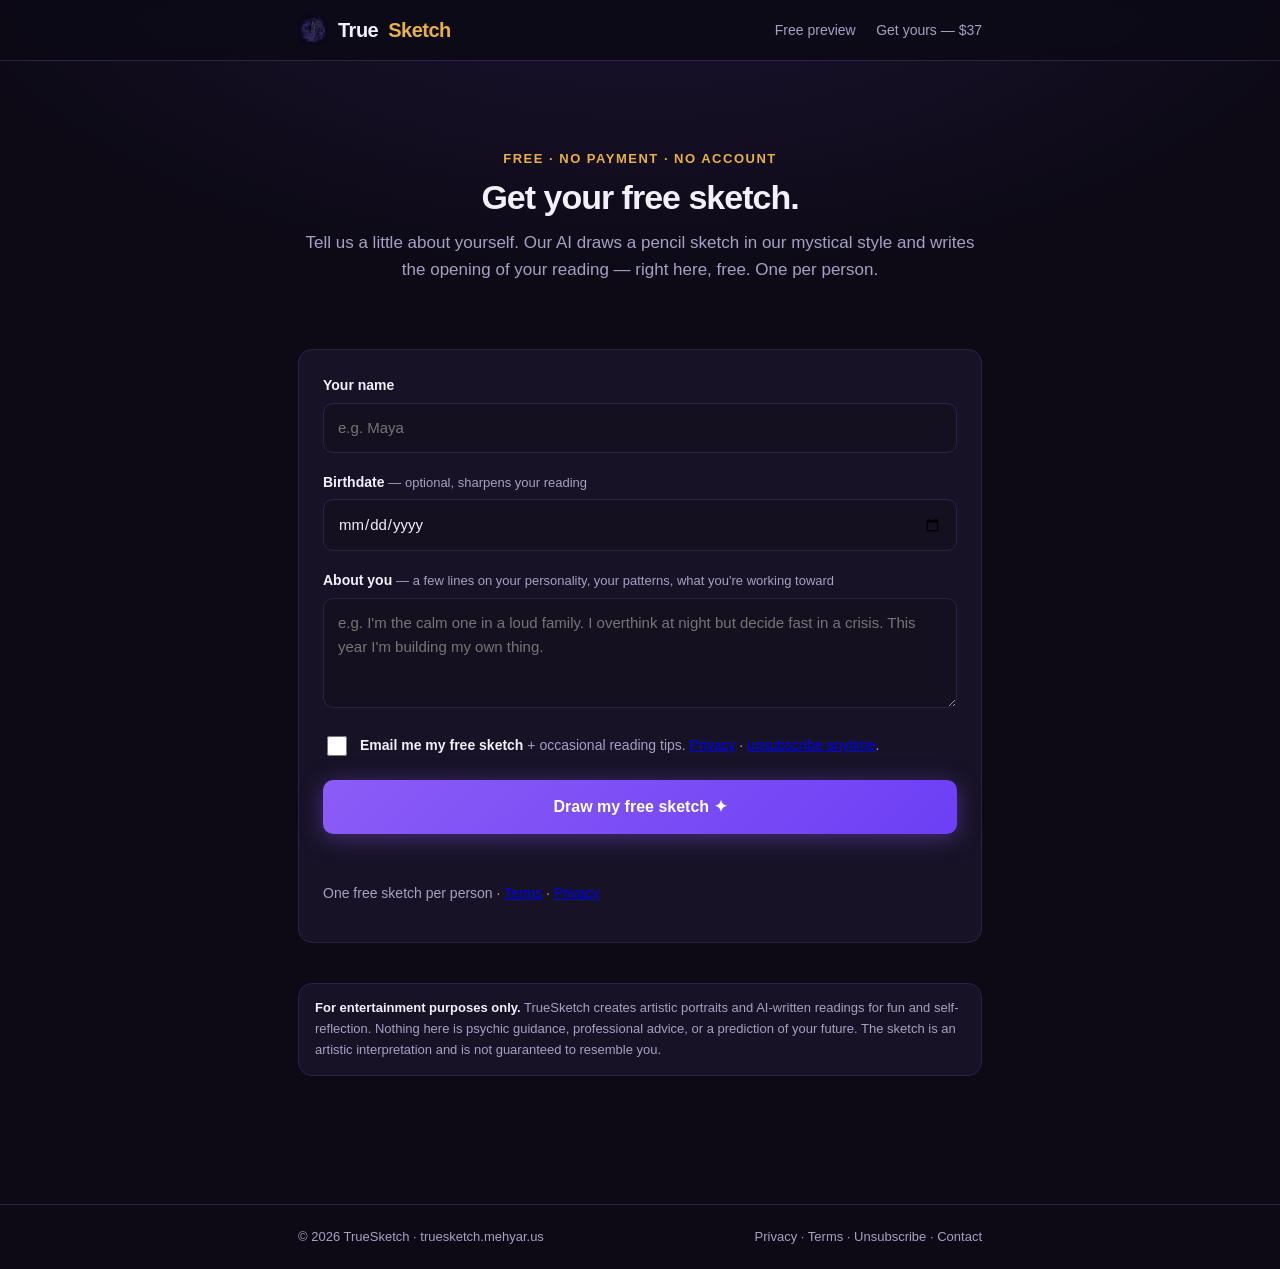
==== free.html @ 83ed525b "TrueSketch product layer: free tier + legal + subscribe (free.html)" ====
<!DOCTYPE html>
<html lang="en">
<head>
<meta charset="utf-8">
<meta name="viewport" content="width=device-width, initial-scale=1, viewport-fit=cover">
<title>TrueSketch — Get your free sketch</title>
<meta name="description" content="One free AI portrait sketch + reading excerpt. No payment, no account — just your story.">
<link rel="manifest" href="manifest.json">
<meta name="theme-color" content="#8b5cf6">
<link rel="icon" href="assets/logo.png">
<link rel="stylesheet" href="styles.css">
<style>
.watermarked { position: relative; overflow: hidden; }
.watermarked .wm-tilt {
  position: absolute; inset: -20%;
  display: flex; flex-wrap: wrap; align-content: space-around; justify-content: center;
  gap: 26px 18px; transform: rotate(-24deg); pointer-events: none;
}
.watermarked .wm-tilt span {
  font-weight: 800; font-size: 26px; letter-spacing: 6px; text-transform: uppercase;
  color: rgba(244,240,250,.34); text-shadow: 0 1px 8px rgba(0,0,0,.55);
  border: 2px solid rgba(244,240,250,.30); border-radius: 8px; padding: 4px 14px;
  white-space: nowrap;
}
.optin-row { display: flex; gap: 10px; align-items: flex-start; margin-top: 4px; }
.optin-row input[type="checkbox"] { width: 20px; height: 20px; margin-top: 2px; accent-color: var(--gold); }
.optin-row label { font-size: 14px; color: var(--muted); font-weight: 400; }
.optin-row label strong { color: var(--text); }
#email-field { display: none; }
#email-field.show { display: block; animation: fade .2s ease; }
@keyframes fade { from { opacity: 0; } to { opacity: 1; } }
.tease-lock { color: var(--muted); font-style: italic; }
.hidden { display: none !important; }
</style>
</head>
<body>

<header class="site-header">
  <div class="inner">
    <a class="brand" href="index.html"><img src="assets/logo.png" alt="TrueSketch">True<span>Sketch</span></a>
    <nav class="nav">
      <a href="teaser.html">Free preview</a>
      <a href="intake.html">Get yours — $37</a>
    </nav>
  </div>
</header>

<main>
  <section class="hero">
    <p class="eyebrow">Free · no payment · no account</p>
    <h1>Get your free sketch.</h1>
    <p class="lede">Tell us a little about yourself. Our AI draws a pencil sketch in our mystical style and writes the opening of your reading — right here, free. One per person.</p>
  </section>

  <!-- ── the form ─────────────────────────────────────────── -->
  <section id="free-form-sec">
    <div class="form-card">
      <form id="free-form" novalidate>
        <div class="field">
          <label for="f-name">Your name</label>
          <input type="text" id="f-name" name="name" maxlength="80" autocomplete="given-name" placeholder="e.g. Maya">
        </div>
        <div class="field">
          <label for="f-birth">Birthdate <span class="hint">— optional, sharpens your reading</span></label>
          <input type="date" id="f-birth" name="birthdate" max="2026-09-15">
        </div>
        <div class="field">
          <label for="f-personality">About you <span class="hint">— a few lines on your personality, your patterns, what you're working toward</span></label>
          <textarea id="f-personality" name="personality" maxlength="600" placeholder="e.g. I'm the calm one in a loud family. I overthink at night but decide fast in a crisis. This year I'm building my own thing."></textarea>
        </div>
        <div class="field">
          <div class="optin-row">
            <input type="checkbox" id="f-optin">
            <label for="f-optin"><strong>Email me my free sketch</strong> + occasional reading tips. <a href="privacy.html">Privacy</a> · <a href="unsubscribe.html">unsubscribe anytime</a>.</label>
          </div>
          <div id="email-field" style="margin-top:12px">
            <input type="email" id="f-email" name="email" autocomplete="email" placeholder="you@example.com">
          </div>
        </div>
        <button class="btn btn-primary btn-block" type="submit" id="free-submit">Draw my free sketch ✦</button>
        <div class="status" id="free-status" role="status"></div>
      </form>
      <p class="hero-proof" style="margin-top:14px">One free sketch per person · <a href="terms.html">Terms</a> · <a href="privacy.html">Privacy</a></p>
    </div>
  </section>

  <!-- ── generating state ─────────────────────────────────── -->
  <section id="free-loading" class="centered hidden">
    <div class="spinner"></div>
    <h2>The artist is working…</h2>
    <p class="lede">Sketching your portrait and writing the opening of your reading. About 30–60 seconds.</p>
  </section>

  <!-- ── result ───────────────────────────────────────────── -->
  <section id="free-result" class="hidden">
    <p class="eyebrow">Your free sketch</p>
    <h2 id="free-title">This is how the AI sees you.</h2>
    <div class="teaser-frame" style="margin-top:18px">
      <div class="watermark-band">Sample — unlock the full portrait for $37</div>
      <div class="watermarked sketch-frame">
        <img id="free-img" alt="Your free TrueSketch portrait sketch">
        <div class="wm-tilt" aria-hidden="true">
          <span>Sample</span><span>Sample</span><span>Sample</span>
          <span>Sample</span><span>Sample</span><span>Sample</span>
          <span>Sample</span><span>Sample</span><span>Sample</span>
        </div>
      </div>
    </div>

    <div style="margin-top:28px">
      <p class="eyebrow">The opening of your reading</p>
      <div class="teaser-frame">
        <div class="teaser-excerpt" id="free-reading"></div>
      </div>
      <p class="tease-lock" style="margin-top:12px">✦ The full reading continues for two pages — your patterns, your momentum, and one gentle nudge about what's ahead.</p>
    </div>

    <div class="price-card" style="margin-top:28px">
      <div class="save">Your free sketch is just the beginning</div>
      <h3>Get the full portrait + 2-page reading</h3>
      <div class="price">$37 <small>one-time</small></div>
      <ul class="includes">
        <li>Print-ready sketch — no watermark</li>
        <li>Full two-page reading written about you</li>
        <li>Private gallery + downloads, forever</li>
        <li>7-day redo-or-refund</li>
      </ul>
      <a class="btn btn-gold btn-block" href="intake.html">Unlock mine — $37</a>
    </div>
  </section>

  <!-- ── already-used state ───────────────────────────────── -->
  <section id="free-blocked" class="centered hidden">
    <p class="eyebrow">One per person</p>
    <h2>You've already used your free sketch.</h2>
    <p class="lede">The free tier is one sketch per person — but your story deserves the full treatment.</p>
    <div class="price-card" style="text-align:center">
      <div class="save">Next step</div>
      <h3>The full TrueSketch Reading</h3>
      <div class="price">$37 <small>one-time</small></div>
      <p>Unwatermarked print-ready sketch + your complete two-page reading, delivered in minutes.</p>
      <a class="btn btn-gold btn-block" href="intake.html">Get your full portrait + reading — $37</a>
    </div>
  </section>

  <section>
    <div class="disclaimer">
      <strong>For entertainment purposes only.</strong> TrueSketch creates artistic portraits and AI-written readings for fun and self-reflection. Nothing here is psychic guidance, professional advice, or a prediction of your future. The sketch is an artistic interpretation and is not guaranteed to resemble you.
    </div>
  </section>
</main>

<footer>
  <div class="inner">
    <span>© 2026 TrueSketch · truesketch.mehyar.us</span>
    <span><a href="privacy.html">Privacy</a> · <a href="terms.html">Terms</a> · <a href="unsubscribe.html">Unsubscribe</a> · <a href="mailto:team@mehyar.us">Contact</a></span>
  </div>
</footer>

<script src="app.js"></script>
<script>
(function () {
  "use strict";
  var form = document.getElementById("free-form");
  var status = document.getElementById("free-status");
  var optin = document.getElementById("f-optin");
  var emailField = document.getElementById("email-field");
  var emailInput = document.getElementById("f-email");
  var submitBtn = document.getElementById("free-submit");

  optin.addEventListener("change", function () {
    emailField.classList.toggle("show", optin.checked);
  });

  function show(id) {
    ["free-form-sec", "free-loading", "free-result", "free-blocked"].forEach(function (s) {
      document.getElementById(s).classList.toggle("hidden", s !== id);
    });
    window.scrollTo({ top: 0, behavior: "smooth" });
  }

  function esc(s) {
    return String(s == null ? "" : s)
      .replace(/&/g, "&amp;").replace(/</g, "&lt;")
      .replace(/>/g, "&gt;").replace(/"/g, "&quot;");
  }

  form.addEventListener("submit", async function (e) {
    e.preventDefault();
    var name = document.getElementById("f-name").value.trim();
    var birthdate = document.getElementById("f-birth").value;
    var personality = document.getElementById("f-personality").value.trim();
    var wantEmail = optin.checked;
    var email = emailInput.value.trim();

    if (!name) { status.className = "status err"; status.textContent = "Tell us your name first."; return; }
    if (personality.length < 20) { status.className = "status err"; status.textContent = "Give us a couple of sentences about you (20+ characters)."; return; }
    if (wantEmail && !/^[^\s@]+@[^\s@]+\.[^\s@]+$/.test(email)) {
      status.className = "status err"; status.textContent = "That email doesn't look right."; return;
    }

    submitBtn.disabled = true;
    status.className = "status busy";
    status.textContent = "Sketching…";
    show("free-loading");

    try {
      var res = await fetch("/api/free-generate", {
        method: "POST",
        headers: { "content-type": "application/json" },
        body: JSON.stringify({ name: name, birthdate: birthdate, personality: personality }),
      });
      var data = await res.json().catch(function () { return null; });

      if (res.status === 403 && data && data.blocked) {
        show("free-blocked");
        return;
      }
      if (!res.ok || !data || !data.ok) {
        throw new Error((data && data.error) || "generation_failed");
      }

      if (wantEmail) {
        fetch("/api/subscribe", {
          method: "POST",
          headers: { "content-type": "application/json" },
          body: JSON.stringify({ email: email, source: "free-tier" }),
        }).catch(function () {});
      }

      document.getElementById("free-title").textContent = data.title || "This is how the AI sees you.";
      document.getElementById("free-img").src = data.sketch;
      var rh = data.paragraphs.map(function (p) { return "<p>" + esc(p) + "</p>"; }).join("");
      rh += '<div class="byline">From your free reading · unlock the full 2 pages for $37</div>';
      document.getElementById("free-reading").innerHTML = rh;
      show("free-result");
    } catch (err) {
      show("free-form-sec");
      status.className = "status err";
      status.textContent = "Something went wrong sketching — please try again in a moment.";
    } finally {
      submitBtn.disabled = false;
    }
  });
})();
</script>

</body>
</html>
---- styles.css ----
/* TrueSketch — mystical/premium dark theme, mobile-first, vanilla, no build step. */
:root {
  --bg: #0d0a16;
  --bg-2: #141020;
  --surface: #171226;
  --surface-2: #1e1730;
  --line: #2c2344;
  --text: #f4f0fa;
  --muted: #a99fc4;
  --accent: #8b5cf6;
  --accent-2: #6d3ff5;
  --accent-soft: rgba(139, 92, 246, .14);
  --gold: #e8b04b;
  --gold-soft: rgba(232, 176, 75, .12);
  --ok: #3ecf8e;
  --err: #ff6b6b;
  --radius: 14px;
  --maxw: 720px;
  --font: -apple-system, BlinkMacSystemFont, "Segoe UI", Inter, Roboto, Helvetica, Arial, sans-serif;
  --serif: Georgia, "Times New Roman", serif;
}

* { box-sizing: border-box; }
html { -webkit-text-size-adjust: 100%; }
body {
  margin: 0;
  background: radial-gradient(1200px 600px at 50% -80px, #1d1433 0%, var(--bg) 60%) fixed, var(--bg);
  color: var(--text);
  font-family: var(--font);
  line-height: 1.6;
  font-size: 16px;
}

/* ---------- header ---------- */
.site-header {
  position: sticky; top: 0; z-index: 20;
  background: rgba(13, 10, 22, .92);
  backdrop-filter: blur(8px);
  border-bottom: 1px solid var(--line);
}
.site-header .inner {
  max-width: var(--maxw); margin: 0 auto;
  padding: 14px 18px;
  display: flex; align-items: center; justify-content: space-between;
}
.brand { font-weight: 800; font-size: 20px; letter-spacing: -.5px; color: var(--text); text-decoration: none; display: flex; align-items: center; gap: 10px; }
.brand img { width: 30px; height: 30px; border-radius: 8px; }
.brand span { color: var(--gold); }
.nav a { color: var(--muted); text-decoration: none; font-size: 14px; margin-left: 16px; }
.nav a:hover { color: var(--text); }

/* ---------- layout ---------- */
main { max-width: var(--maxw); margin: 0 auto; padding: 0 18px 72px; }
section { margin-top: 40px; }
.centered { text-align: center; }
h1 { font-size: 34px; line-height: 1.15; letter-spacing: -1px; margin: 0 0 12px; }
h2 { font-size: 24px; letter-spacing: -.5px; margin: 0 0 10px; }
h3 { font-size: 18px; margin: 0 0 8px; }
p.lede { color: var(--muted); font-size: 17px; margin: 0 0 18px; }
.eyebrow { color: var(--gold); font-size: 13px; font-weight: 700; text-transform: uppercase; letter-spacing: 1.5px; margin: 0 0 8px; }
.disclaimer { font-size: 13px; color: var(--muted); border: 1px solid var(--line); border-radius: var(--radius); padding: 14px 16px; background: var(--surface); }
.disclaimer strong { color: var(--text); }

/* ---------- hero ---------- */
.hero { padding: 48px 0 8px; text-align: center; }
.hero .logo-mark { width: 110px; height: 110px; border-radius: 24px; box-shadow: 0 8px 40px rgba(139,92,246,.35); margin-bottom: 18px; }
.hero .actions { display: flex; gap: 12px; flex-wrap: wrap; margin-top: 20px; justify-content: center; }
.hero-proof { margin-top: 16px; color: var(--muted); font-size: 14px; }
.hero-gallery { display: grid; grid-template-columns: 1fr 1fr; gap: 12px; margin-top: 28px; }
.hero-gallery figure { margin: 0; border-radius: var(--radius); overflow: hidden; border: 1px solid var(--line); }
.hero-gallery img { width: 100%; display: block; aspect-ratio: 3/4; object-fit: cover; }
.hero-gallery figcaption { font-size: 12px; color: var(--muted); padding: 8px 10px; background: var(--surface); }

/* ---------- buttons ---------- */
.btn {
  display: inline-block; border: 0; cursor: pointer;
  font: inherit; font-weight: 700; font-size: 16px;
  padding: 14px 22px; border-radius: 10px;
  text-decoration: none; text-align: center;
  transition: transform .06s ease, opacity .15s;
}
.btn:active { transform: scale(.98); }
.btn:disabled { opacity: .55; cursor: wait; }
.btn-primary { background: linear-gradient(135deg, var(--accent), var(--accent-2)); color: #fff; box-shadow: 0 4px 24px rgba(139,92,246,.4); }
.btn-primary:hover { opacity: .92; }
.btn-gold { background: linear-gradient(135deg, #f0c060, #d99a2b); color: #23160a; }
.btn-ghost { background: var(--surface-2); color: var(--text); border: 1px solid var(--line); }
.btn-block { display: block; width: 100%; }

/* ---------- steps ---------- */
.steps { list-style: none; padding: 0; margin: 18px 0 0; display: grid; gap: 12px; counter-reset: step; }
.steps li {
  background: var(--surface); border: 1px solid var(--line);
  border-radius: var(--radius); padding: 16px 16px 16px 56px; position: relative;
  font-size: 15px;
}
.steps li::before {
  counter-increment: step; content: counter(step);
  position: absolute; left: 16px; top: 14px;
  width: 28px; height: 28px; border-radius: 50%;
  background: var(--gold-soft); color: var(--gold);
  font-weight: 800; font-size: 14px;
  display: flex; align-items: center; justify-content: center;
}
.steps li p { margin: 6px 0 0; color: var(--muted); font-size: 14px; }

/* ---------- pricing ---------- */
.price-card {
  background: linear-gradient(180deg, var(--surface-2), var(--surface));
  border: 1px solid var(--gold); border-radius: var(--radius); padding: 26px;
  text-align: center; position: relative;
  box-shadow: 0 8px 44px rgba(232,176,75,.12);
}
.price-card .save { color: var(--gold); font-weight: 700; font-size: 14px; }
.price-card h3 { margin: 4px 0 6px; font-size: 22px; }
.price-card p { color: var(--muted); font-size: 14px; margin: 0 0 14px; }
.price-card .price { font-size: 40px; font-weight: 800; }
.price-card .price small { color: var(--muted); font-weight: 400; font-size: 14px; }
.includes { text-align: left; margin: 18px 0; padding: 0; list-style: none; }
.includes li { padding: 8px 0 8px 30px; position: relative; font-size: 15px; }
.includes li::before { content: "✦"; position: absolute; left: 6px; color: var(--gold); }

/* ---------- faq ---------- */
.faq details { background: var(--surface); border: 1px solid var(--line); border-radius: var(--radius); padding: 14px 16px; margin-bottom: 10px; }
.faq summary { cursor: pointer; font-weight: 700; }
.faq details p { color: var(--muted); font-size: 15px; margin: 10px 0 0; }

/* ---------- teaser ---------- */
.teaser-frame { border: 1px solid var(--line); border-radius: var(--radius); overflow: hidden; background: var(--surface); }
.teaser-frame img { width: 100%; display: block; }
.teaser-excerpt { padding: 20px; font-family: var(--serif); font-size: 17px; color: #e8e2f5; }
.teaser-excerpt .byline { font-family: var(--font); font-size: 13px; color: var(--muted); margin-bottom: 12px; }
.watermark-band { background: var(--gold-soft); color: var(--gold); font-size: 12px; font-weight: 700; text-transform: uppercase; letter-spacing: 1px; padding: 8px; text-align: center; }

/* ---------- forms ---------- */
.form-card { background: var(--surface); border: 1px solid var(--line); border-radius: var(--radius); padding: 24px; margin-top: 18px; }
.field { margin-bottom: 18px; }
.field label { display: block; font-weight: 700; font-size: 14px; margin-bottom: 6px; }
.field .hint { font-weight: 400; color: var(--muted); font-size: 13px; margin-top: 4px; }
.field input[type="text"], .field input[type="email"], .field input[type="date"], .field textarea {
  width: 100%; background: var(--bg-2); border: 1px solid var(--line); border-radius: 10px;
  color: var(--text); font: inherit; font-size: 15px; padding: 12px 14px;
}
.field textarea { min-height: 110px; resize: vertical; }
.field input:focus, .field textarea:focus { outline: none; border-color: var(--accent); }
.field input[type="file"] { font-size: 14px; color: var(--muted); }
.status { margin-top: 14px; font-size: 14px; min-height: 20px; }
.status.ok { color: var(--ok); }
.status.err { color: var(--err); }
.status.busy { color: var(--gold); }

/* ---------- success / gallery ---------- */
.check { font-size: 56px; color: var(--gold); margin-bottom: 8px; }
.spinner { width: 44px; height: 44px; border: 4px solid var(--line); border-top-color: var(--gold); border-radius: 50%; margin: 18px auto; animation: spin 1s linear infinite; }
@keyframes spin { to { transform: rotate(360deg); } }
.token-form { display: flex; gap: 10px; }
.token-form input { flex: 1; background: var(--bg-2); border: 1px solid var(--line); border-radius: 10px; color: var(--text); font: inherit; padding: 12px 14px; }
.reading { font-family: var(--serif); font-size: 17px; line-height: 1.75; color: #e9e4f6; }
.reading h3 { font-family: var(--font); color: var(--gold); font-size: 19px; margin: 28px 0 10px; }
.reading h2 { font-family: var(--font); }
.sketch-frame { border: 1px solid var(--gold); border-radius: var(--radius); overflow: hidden; box-shadow: 0 8px 44px rgba(232,176,75,.15); }
.sketch-frame img { width: 100%; display: block; }
.dl-row { display: flex; gap: 12px; flex-wrap: wrap; margin-top: 20px; }

/* ---------- footer ---------- */
footer { border-top: 1px solid var(--line); margin-top: 56px; }
footer .inner { max-width: var(--maxw); margin: 0 auto; padding: 22px 18px; display: flex; justify-content: space-between; gap: 12px; flex-wrap: wrap; font-size: 13px; color: var(--muted); }
footer a { color: var(--muted); text-decoration: none; }
footer a:hover { color: var(--text); }
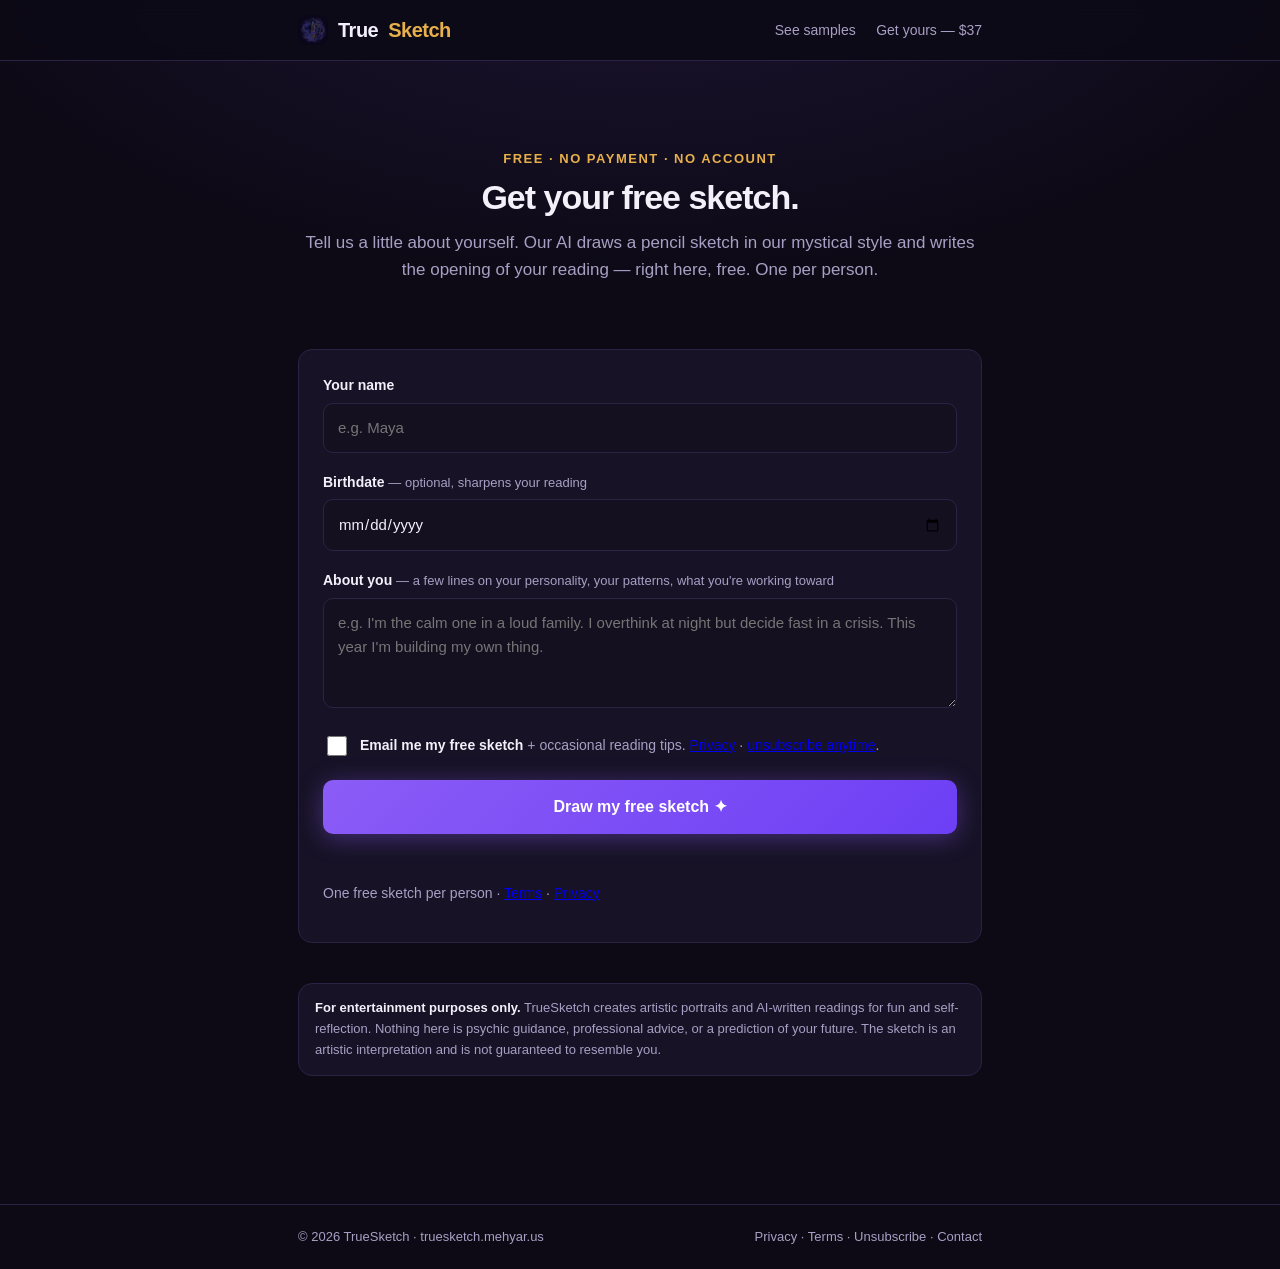
==== commit b4d12422: "Free tier, subscribe/unsubscribe, legal pages, AI fixes" ====
--- a/free.html
+++ b/free.html
@@ -39,7 +39,7 @@
   <div class="inner">
     <a class="brand" href="index.html"><img src="assets/logo.png" alt="TrueSketch">True<span>Sketch</span></a>
     <nav class="nav">
-      <a href="teaser.html">Free preview</a>
+      <a class="nav-secondary" href="teaser.html">See samples</a>
       <a href="intake.html">Get yours — $37</a>
     </nav>
   </div>
--- a/styles.css
+++ b/styles.css
@@ -165,5 +165,17 @@
 /* ---------- footer ---------- */
 footer { border-top: 1px solid var(--line); margin-top: 56px; }
 footer .inner { max-width: var(--maxw); margin: 0 auto; padding: 22px 18px; display: flex; justify-content: space-between; gap: 12px; flex-wrap: wrap; font-size: 13px; color: var(--muted); }
+
+.hidden { display: none !important; }
+
+/* ---------- mobile (iPhone 390px) ---------- */
+@media (max-width: 600px) {
+  .nav .nav-secondary { display: none; }
+  h1 { font-size: 29px; }
+  .hero { padding: 36px 0 4px; }
+}
+@media (max-width: 520px) {
+  .hero-gallery { grid-template-columns: 1fr; }
+}
 footer a { color: var(--muted); text-decoration: none; }
 footer a:hover { color: var(--text); }
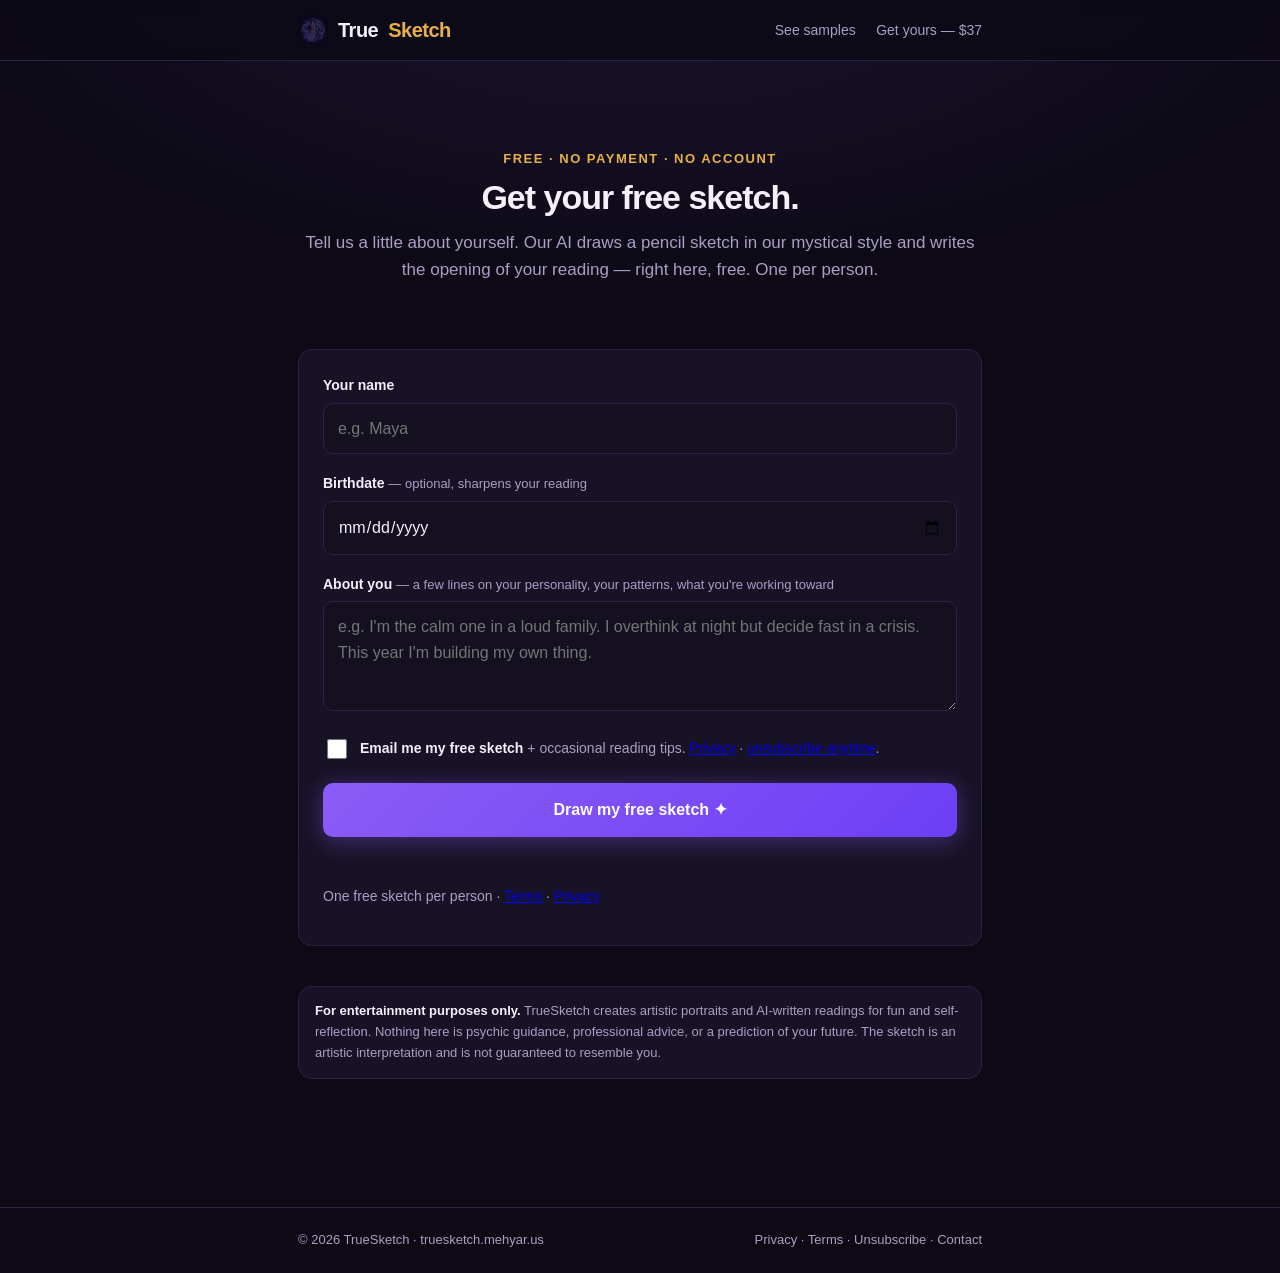
==== commit 674a7a67: "Design pass: 16px form inputs (no iOS zoom), square aspect reserve on free sketch image, dynamic bir" ====
--- a/free.html
+++ b/free.html
@@ -11,6 +11,7 @@
 <link rel="stylesheet" href="styles.css">
 <style>
 .watermarked { position: relative; overflow: hidden; }
+.watermarked img { width: 100%; display: block; aspect-ratio: 1 / 1; object-fit: cover; }
 .watermarked .wm-tilt {
   position: absolute; inset: -20%;
   display: flex; flex-wrap: wrap; align-content: space-around; justify-content: center;
@@ -62,7 +63,7 @@
         </div>
         <div class="field">
           <label for="f-birth">Birthdate <span class="hint">— optional, sharpens your reading</span></label>
-          <input type="date" id="f-birth" name="birthdate" max="2026-09-15">
+          <input type="date" id="f-birth" name="birthdate">
         </div>
         <div class="field">
           <label for="f-personality">About you <span class="hint">— a few lines on your personality, your patterns, what you're working toward</span></label>
@@ -171,6 +172,9 @@
   optin.addEventListener("change", function () {
     emailField.classList.toggle("show", optin.checked);
   });
+  // Birthdate can't be in the future — set the max to today at load time so
+  // the cap never goes stale.
+  document.getElementById("f-birth").max = new Date().toISOString().slice(0, 10);
 
   function show(id) {
     ["free-form-sec", "free-loading", "free-result", "free-blocked"].forEach(function (s) {
--- a/styles.css
+++ b/styles.css
@@ -139,7 +139,7 @@
 .field .hint { font-weight: 400; color: var(--muted); font-size: 13px; margin-top: 4px; }
 .field input[type="text"], .field input[type="email"], .field input[type="date"], .field textarea {
   width: 100%; background: var(--bg-2); border: 1px solid var(--line); border-radius: 10px;
-  color: var(--text); font: inherit; font-size: 15px; padding: 12px 14px;
+  color: var(--text); font: inherit; font-size: 16px; padding: 12px 14px;
 }
 .field textarea { min-height: 110px; resize: vertical; }
 .field input:focus, .field textarea:focus { outline: none; border-color: var(--accent); }
@@ -154,7 +154,7 @@
 .spinner { width: 44px; height: 44px; border: 4px solid var(--line); border-top-color: var(--gold); border-radius: 50%; margin: 18px auto; animation: spin 1s linear infinite; }
 @keyframes spin { to { transform: rotate(360deg); } }
 .token-form { display: flex; gap: 10px; }
-.token-form input { flex: 1; background: var(--bg-2); border: 1px solid var(--line); border-radius: 10px; color: var(--text); font: inherit; padding: 12px 14px; }
+.token-form input { flex: 1; background: var(--bg-2); border: 1px solid var(--line); border-radius: 10px; color: var(--text); font: inherit; font-size: 16px; padding: 12px 14px; }
 .reading { font-family: var(--serif); font-size: 17px; line-height: 1.75; color: #e9e4f6; }
 .reading h3 { font-family: var(--font); color: var(--gold); font-size: 19px; margin: 28px 0 10px; }
 .reading h2 { font-family: var(--font); }
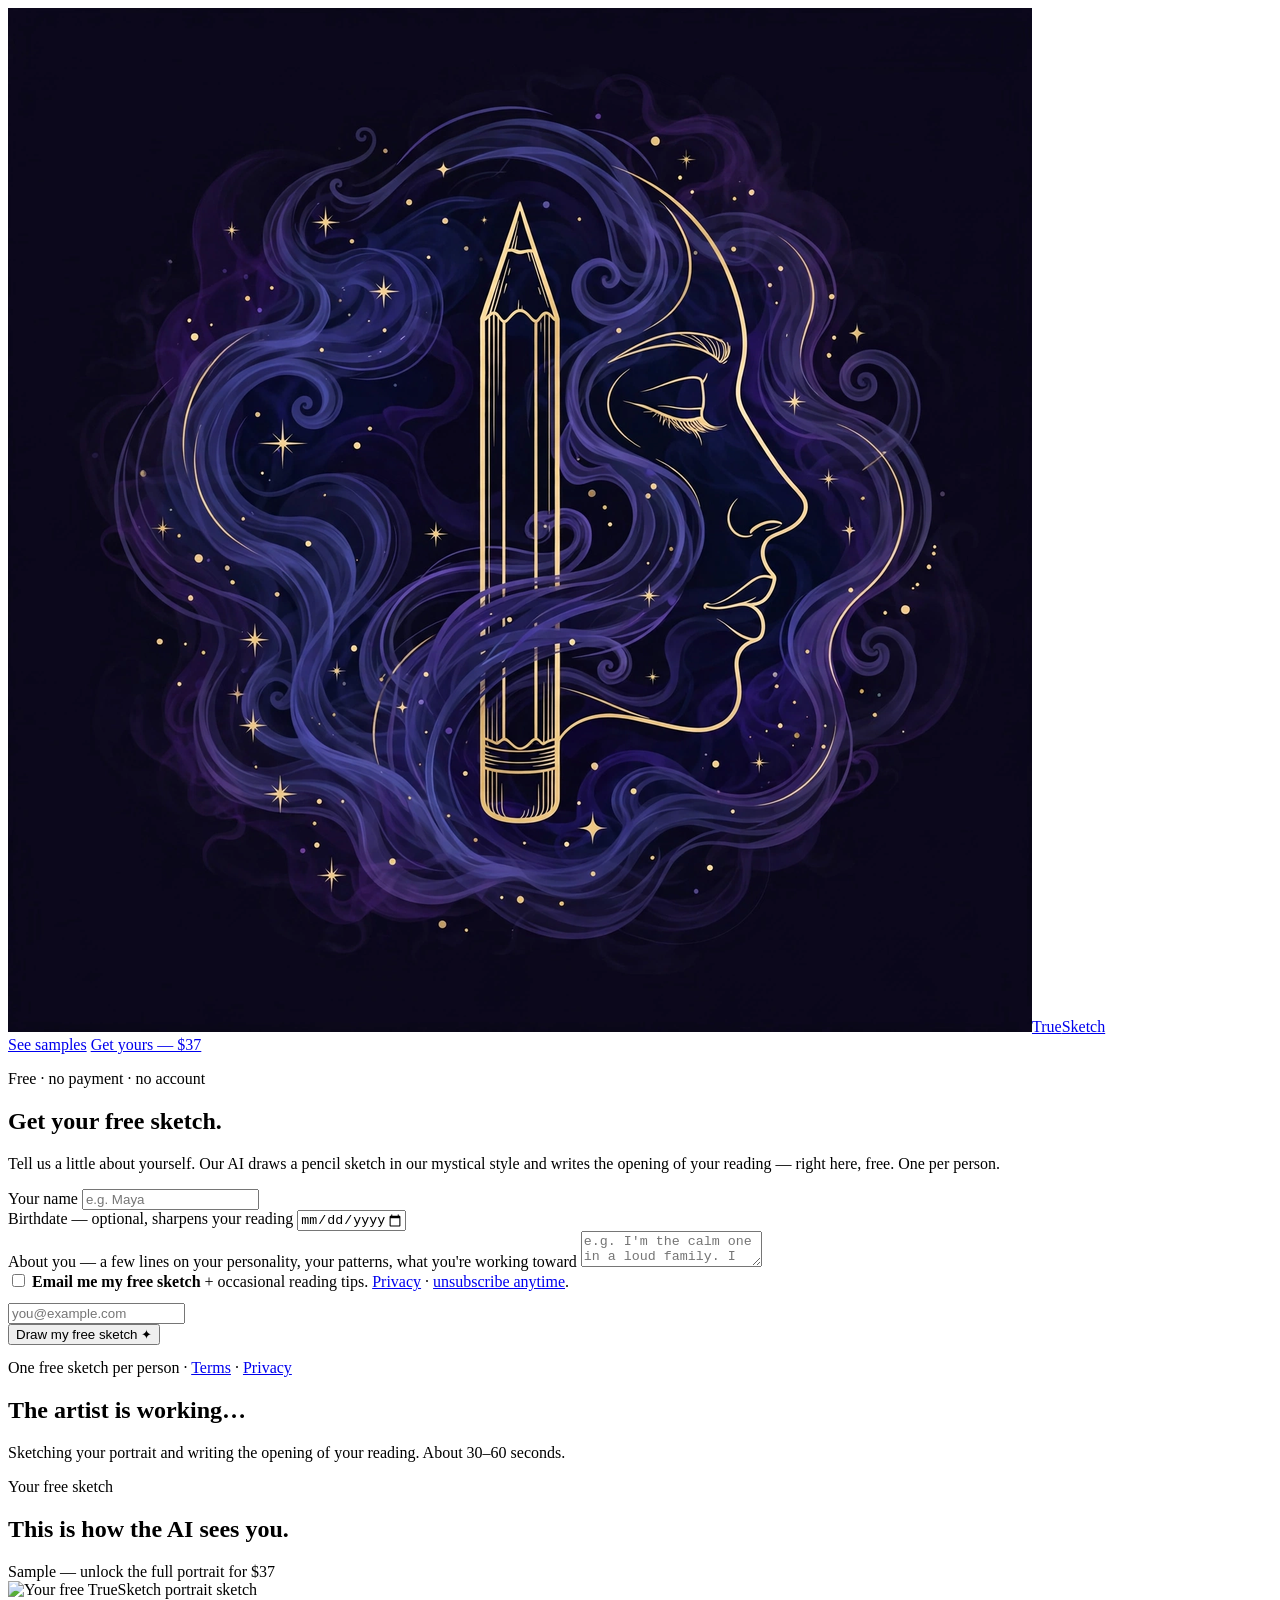
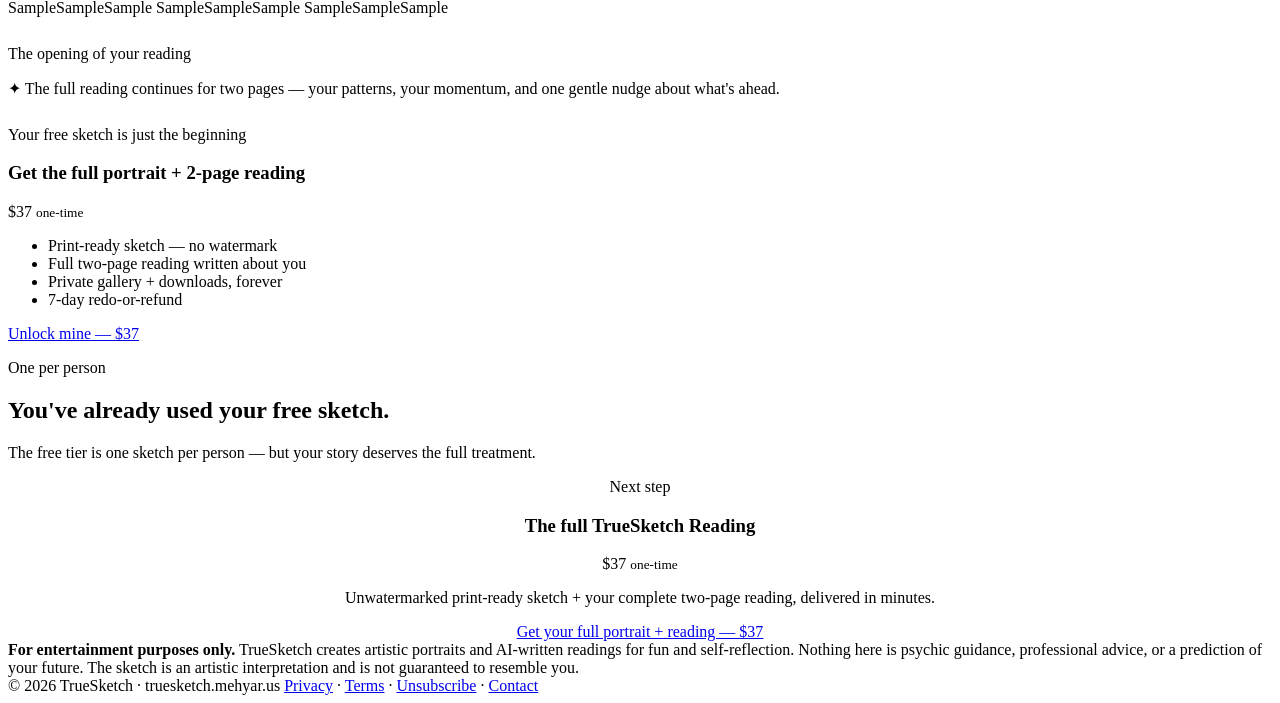
==== commit 86c1a8fc: "SEO pass: full head rewrites (title/desc/OG/Twitter/canonical/JSON-LD), tracking markers, sitemap+ro" ====
--- a/free.html
+++ b/free.html
@@ -2,37 +2,22 @@
 <html lang="en">
 <head>
 <meta charset="utf-8">
+<!-- TRACKING:GA4-GTM -->
 <meta name="viewport" content="width=device-width, initial-scale=1, viewport-fit=cover">
-<title>TrueSketch — Get your free sketch</title>
-<meta name="description" content="One free AI portrait sketch + reading excerpt. No payment, no account — just your story.">
-<link rel="manifest" href="manifest.json">
-<meta name="theme-color" content="#8b5cf6">
-<link rel="icon" href="assets/logo.png">
-<link rel="stylesheet" href="styles.css">
-<style>
-.watermarked { position: relative; overflow: hidden; }
-.watermarked img { width: 100%; display: block; aspect-ratio: 1 / 1; object-fit: cover; }
-.watermarked .wm-tilt {
-  position: absolute; inset: -20%;
-  display: flex; flex-wrap: wrap; align-content: space-around; justify-content: center;
-  gap: 26px 18px; transform: rotate(-24deg); pointer-events: none;
-}
-.watermarked .wm-tilt span {
-  font-weight: 800; font-size: 26px; letter-spacing: 6px; text-transform: uppercase;
-  color: rgba(244,240,250,.34); text-shadow: 0 1px 8px rgba(0,0,0,.55);
-  border: 2px solid rgba(244,240,250,.30); border-radius: 8px; padding: 4px 14px;
-  white-space: nowrap;
-}
-.optin-row { display: flex; gap: 10px; align-items: flex-start; margin-top: 4px; }
-.optin-row input[type="checkbox"] { width: 20px; height: 20px; margin-top: 2px; accent-color: var(--gold); }
-.optin-row label { font-size: 14px; color: var(--muted); font-weight: 400; }
-.optin-row label strong { color: var(--text); }
-#email-field { display: none; }
-#email-field.show { display: block; animation: fade .2s ease; }
-@keyframes fade { from { opacity: 0; } to { opacity: 1; } }
-.tease-lock { color: var(--muted); font-style: italic; }
-.hidden { display: none !important; }
-</style>
+<title>TrueSketch — Free sketch & reading preview, no payment</title>
+<meta name="description" content="Get your free sketch: our AI draws a pencil portrait in our mystical style and writes the opening of your reading — right here, free. One per person.">
+<link rel="canonical" href="https://truesketch.mehyar.us/free">
+<meta property="og:type" content="website">
+<meta property="og:title" content="TrueSketch — Free sketch & reading preview, no payment">
+<meta property="og:description" content="Get your free sketch: our AI draws a pencil portrait in our mystical style and writes the opening of your reading — right here, free. One per person.">
+<meta property="og:url" content="https://truesketch.mehyar.us/free">
+<meta property="og:image" content="https://truesketch.mehyar.us/assets/truesketch-logo.png">
+<meta property="og:image:alt" content="TrueSketch brand tile">
+<meta name="twitter:card" content="summary_large_image">
+<meta name="twitter:title" content="TrueSketch — Free sketch & reading preview, no payment">
+<meta name="twitter:description" content="Get your free sketch: our AI draws a pencil portrait in our mystical style and writes the opening of your reading — right here, free. One per person.">
+<meta name="twitter:image" content="https://truesketch.mehyar.us/assets/truesketch-logo.png">
+<script type="application/ld+json">{"@context":"https://schema.org","@type":"Product","name":"TrueSketch Reading","url":"https://truesketch.mehyar.us/","description":"Personalized AI portrait sketch plus a two-page AI-written reading, delivered to your email and a private gallery link.","brand":{"@type":"Brand","name":"TrueSketch"},"offers":{"@type":"Offer","price":"37.00","priceCurrency":"USD","availability":"https://schema.org/OnlineOnly"}}</script>
 </head>
 <body>
 
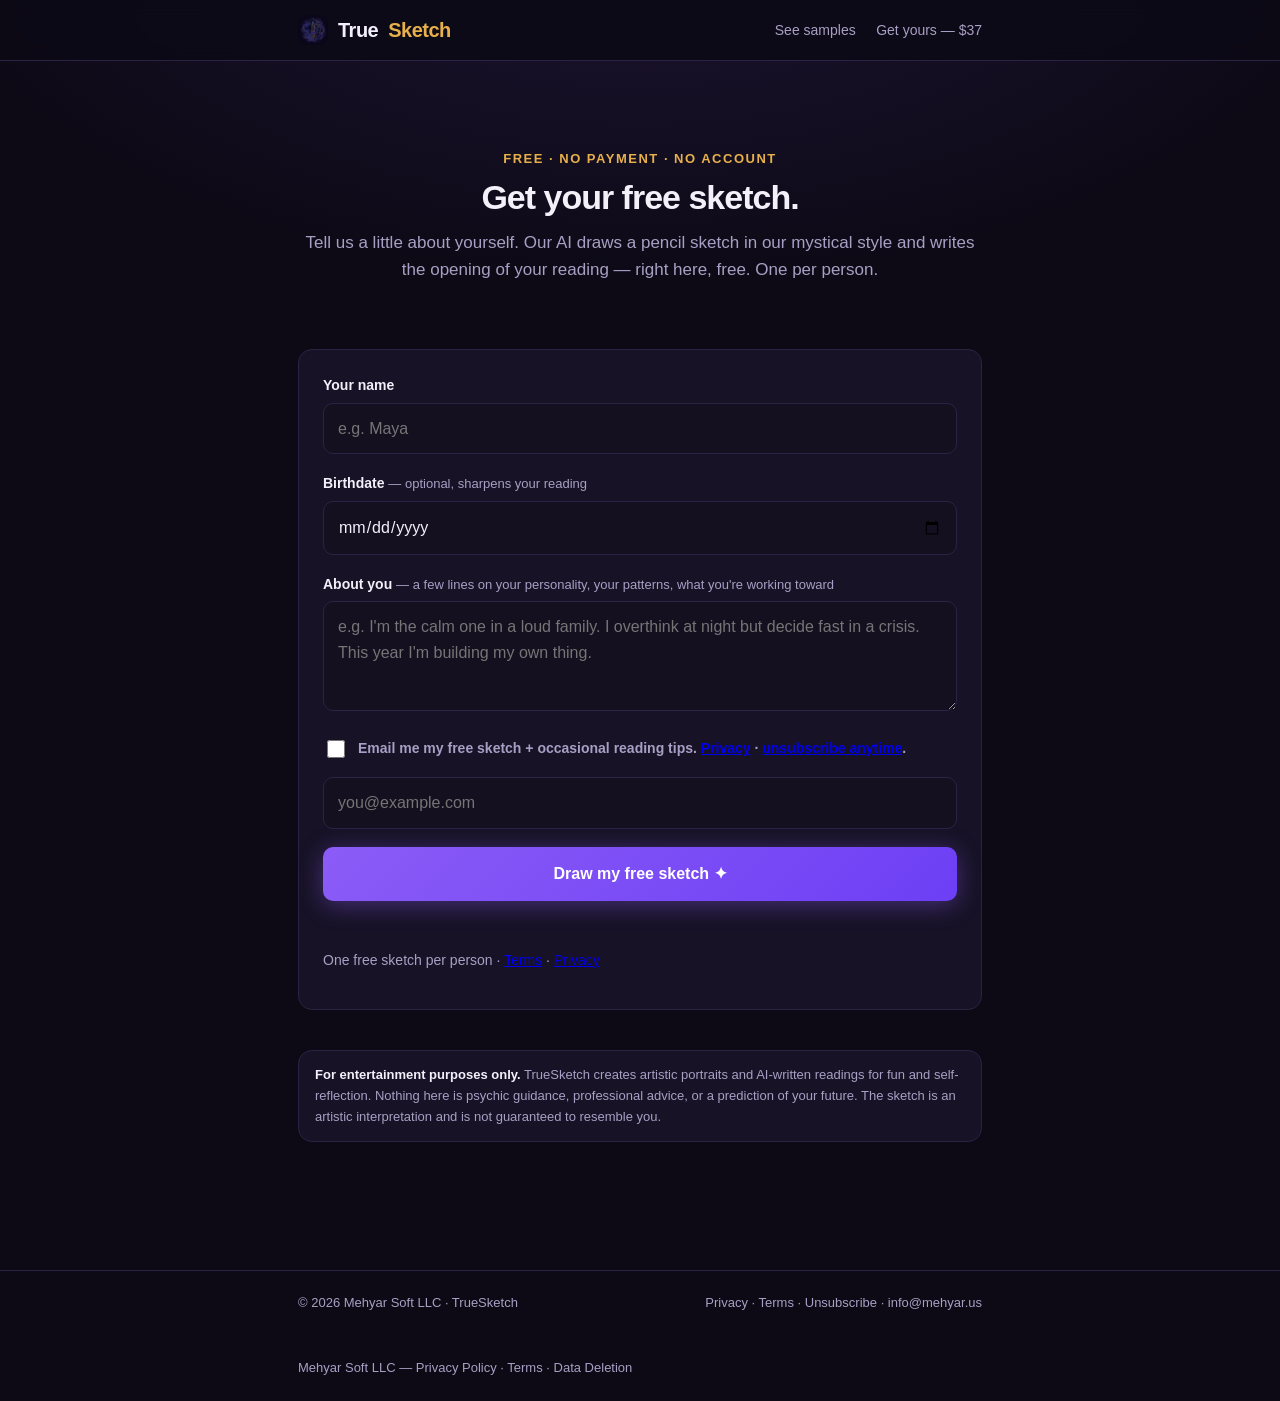
==== commit c3cab78f: "Snapshot of local tracking-sync branch (tree of local HEAD incl. sweep commit 396bedb) — Mayor's com" ====
--- a/free.html
+++ b/free.html
@@ -3,6 +3,13 @@
 <head>
 <meta charset="utf-8">
 <!-- TRACKING:GA4-GTM -->
+<!-- Google Tag Manager -->
+<script>(function(w,d,s,l,i){w[l]=w[l]||[];w[l].push({'gtm.start':new Date().getTime(),event:'gtm.js'});var f=d.getElementsByTagName(s)[0],j=d.createElement(s),dl=l!='dataLayer'?'&l='+l:'';j.async=true;j.src='https://www.googletagmanager.com/gtm.js?id='+i+dl;f.parentNode.insertBefore(j,f);})(window,document,'script','dataLayer','GTM-PZLMLZ5C');</script>
+<!-- End Google Tag Manager -->
+<!-- Google Analytics 4 -->
+<script async src="https://www.googletagmanager.com/gtag/js?id=G-L7YW1R4QLB"></script>
+<script>window.dataLayer=window.dataLayer||[];function gtag(){dataLayer.push(arguments);}gtag('js',new Date());gtag('config','G-L7YW1R4QLB');</script>
+<!-- End Google Analytics 4 -->
 <meta name="viewport" content="width=device-width, initial-scale=1, viewport-fit=cover">
 <title>TrueSketch — Free sketch & reading preview, no payment</title>
 <meta name="description" content="Get your free sketch: our AI draws a pencil portrait in our mystical style and writes the opening of your reading — right here, free. One per person.">
@@ -18,8 +25,12 @@
 <meta name="twitter:description" content="Get your free sketch: our AI draws a pencil portrait in our mystical style and writes the opening of your reading — right here, free. One per person.">
 <meta name="twitter:image" content="https://truesketch.mehyar.us/assets/truesketch-logo.png">
 <script type="application/ld+json">{"@context":"https://schema.org","@type":"Product","name":"TrueSketch Reading","url":"https://truesketch.mehyar.us/","description":"Personalized AI portrait sketch plus a two-page AI-written reading, delivered to your email and a private gallery link.","brand":{"@type":"Brand","name":"TrueSketch"},"offers":{"@type":"Offer","price":"37.00","priceCurrency":"USD","availability":"https://schema.org/OnlineOnly"}}</script>
+<link rel="stylesheet" href="/styles.css">
 </head>
 <body>
+<!-- Google Tag Manager (noscript) -->
+<noscript><iframe src="https://www.googletagmanager.com/ns.html?id=GTM-PZLMLZ5C" height="0" width="0" style="display:none;visibility:hidden"></iframe></noscript>
+<!-- End Google Tag Manager (noscript) -->
 
 <header class="site-header">
   <div class="inner">
@@ -138,8 +149,11 @@
 
 <footer>
   <div class="inner">
-    <span>© 2026 TrueSketch · truesketch.mehyar.us</span>
-    <span><a href="privacy.html">Privacy</a> · <a href="terms.html">Terms</a> · <a href="unsubscribe.html">Unsubscribe</a> · <a href="mailto:team@mehyar.us">Contact</a></span>
+    <span>© 2026 Mehyar Soft LLC · TrueSketch</span>
+    <span><a href="privacy.html">Privacy</a> · <a href="terms.html">Terms</a> · <a href="unsubscribe.html">Unsubscribe</a> · <a href="mailto:info@mehyar.us">info@mehyar.us</a></span>
+  </div>
+  <div class="inner legal-links">
+    <span>Mehyar Soft LLC — <a href="https://mehyar.us/privacy-policy/">Privacy Policy</a> · <a href="https://mehyar.us/terms/">Terms</a> · <a href="https://mehyar.us/data-deletion/">Data Deletion</a></span>
   </div>
 </footer>
 
--- a/styles.css
+++ b/styles.css
@@ -0,0 +1,193 @@
+/* TrueSketch — mystical/premium dark theme, mobile-first, vanilla, no build step. */
+:root {
+  --bg: #0d0a16;
+  --bg-2: #141020;
+  --surface: #171226;
+  --surface-2: #1e1730;
+  --line: #2c2344;
+  --text: #f4f0fa;
+  --muted: #a99fc4;
+  --accent: #8b5cf6;
+  --accent-2: #6d3ff5;
+  --accent-soft: rgba(139, 92, 246, .14);
+  --gold: #e8b04b;
+  --gold-soft: rgba(232, 176, 75, .12);
+  --ok: #3ecf8e;
+  --err: #ff6b6b;
+  --radius: 14px;
+  --maxw: 720px;
+  --font: -apple-system, BlinkMacSystemFont, "Segoe UI", Inter, Roboto, Helvetica, Arial, sans-serif;
+  --serif: Georgia, "Times New Roman", serif;
+}
+
+* { box-sizing: border-box; }
+html { -webkit-text-size-adjust: 100%; }
+body {
+  margin: 0;
+  background: radial-gradient(1200px 600px at 50% -80px, #1d1433 0%, var(--bg) 60%) fixed, var(--bg);
+  color: var(--text);
+  font-family: var(--font);
+  line-height: 1.6;
+  font-size: 16px;
+}
+
+/* ---------- header ---------- */
+.site-header {
+  position: sticky; top: 0; z-index: 20;
+  background: rgba(13, 10, 22, .92);
+  backdrop-filter: blur(8px);
+  border-bottom: 1px solid var(--line);
+}
+.site-header .inner {
+  max-width: var(--maxw); margin: 0 auto;
+  padding: 14px 18px;
+  display: flex; align-items: center; justify-content: space-between;
+}
+.brand { font-weight: 800; font-size: 20px; letter-spacing: -.5px; color: var(--text); text-decoration: none; display: flex; align-items: center; gap: 10px; }
+.brand img { width: 30px; height: 30px; border-radius: 8px; }
+.brand span { color: var(--gold); }
+.nav a { color: var(--muted); text-decoration: none; font-size: 14px; margin-left: 16px; }
+.nav a:hover { color: var(--text); }
+
+/* ---------- layout ---------- */
+main { max-width: var(--maxw); margin: 0 auto; padding: 0 18px 72px; }
+section { margin-top: 40px; }
+.centered { text-align: center; }
+h1 { font-size: 34px; line-height: 1.15; letter-spacing: -1px; margin: 0 0 12px; }
+h2 { font-size: 24px; letter-spacing: -.5px; margin: 0 0 10px; }
+h3 { font-size: 18px; margin: 0 0 8px; }
+p.lede { color: var(--muted); font-size: 17px; margin: 0 0 18px; }
+.eyebrow { color: var(--gold); font-size: 13px; font-weight: 700; text-transform: uppercase; letter-spacing: 1.5px; margin: 0 0 8px; }
+.disclaimer { font-size: 13px; color: var(--muted); border: 1px solid var(--line); border-radius: var(--radius); padding: 14px 16px; background: var(--surface); }
+.disclaimer strong { color: var(--text); }
+
+/* ---------- hero ---------- */
+.hero { padding: 48px 0 8px; text-align: center; }
+.hero .logo-mark { width: 110px; height: 110px; border-radius: 24px; box-shadow: 0 8px 40px rgba(139,92,246,.35); margin-bottom: 18px; }
+.hero .actions { display: flex; gap: 12px; flex-wrap: wrap; margin-top: 20px; justify-content: center; }
+.hero-proof { margin-top: 16px; color: var(--muted); font-size: 14px; }
+.hero-gallery { display: grid; grid-template-columns: 1fr 1fr; gap: 12px; margin-top: 28px; }
+.hero-gallery figure { margin: 0; border-radius: var(--radius); overflow: hidden; border: 1px solid var(--line); }
+.hero-gallery img { width: 100%; display: block; aspect-ratio: 3/4; object-fit: cover; }
+.hero-gallery figcaption { font-size: 12px; color: var(--muted); padding: 8px 10px; background: var(--surface); }
+
+/* ---------- buttons ---------- */
+.btn {
+  display: inline-block; border: 0; cursor: pointer;
+  font: inherit; font-weight: 700; font-size: 16px;
+  padding: 14px 22px; border-radius: 10px;
+  text-decoration: none; text-align: center;
+  transition: transform .06s ease, opacity .15s;
+}
+.btn:active { transform: scale(.98); }
+.btn:disabled { opacity: .55; cursor: wait; }
+.btn-primary { background: linear-gradient(135deg, var(--accent), var(--accent-2)); color: #fff; box-shadow: 0 4px 24px rgba(139,92,246,.4); }
+.btn-primary:hover { opacity: .92; }
+.btn-gold { background: linear-gradient(135deg, #f0c060, #d99a2b); color: #23160a; }
+.btn-ghost { background: var(--surface-2); color: var(--text); border: 1px solid var(--line); }
+.btn-block { display: block; width: 100%; }
+
+/* ---------- steps ---------- */
+.steps { list-style: none; padding: 0; margin: 18px 0 0; display: grid; gap: 12px; counter-reset: step; }
+.steps li {
+  background: var(--surface); border: 1px solid var(--line);
+  border-radius: var(--radius); padding: 16px 16px 16px 56px; position: relative;
+  font-size: 15px;
+}
+.steps li::before {
+  counter-increment: step; content: counter(step);
+  position: absolute; left: 16px; top: 14px;
+  width: 28px; height: 28px; border-radius: 50%;
+  background: var(--gold-soft); color: var(--gold);
+  font-weight: 800; font-size: 14px;
+  display: flex; align-items: center; justify-content: center;
+}
+.steps li p { margin: 6px 0 0; color: var(--muted); font-size: 14px; }
+
+/* ---------- pricing ---------- */
+.price-card {
+  background: linear-gradient(180deg, var(--surface-2), var(--surface));
+  border: 1px solid var(--gold); border-radius: var(--radius); padding: 26px;
+  text-align: center; position: relative;
+  box-shadow: 0 8px 44px rgba(232,176,75,.12);
+}
+.price-card .save { color: var(--gold); font-weight: 700; font-size: 14px; }
+.price-card h3 { margin: 4px 0 6px; font-size: 22px; }
+.price-card p { color: var(--muted); font-size: 14px; margin: 0 0 14px; }
+.price-card .price { font-size: 40px; font-weight: 800; }
+.price-card .price small { color: var(--muted); font-weight: 400; font-size: 14px; }
+.includes { text-align: left; margin: 18px 0; padding: 0; list-style: none; }
+.includes li { padding: 8px 0 8px 30px; position: relative; font-size: 15px; }
+.includes li::before { content: "✦"; position: absolute; left: 6px; color: var(--gold); }
+
+/* ---------- faq ---------- */
+.faq details { background: var(--surface); border: 1px solid var(--line); border-radius: var(--radius); padding: 14px 16px; margin-bottom: 10px; }
+.faq summary { cursor: pointer; font-weight: 700; }
+.faq details p { color: var(--muted); font-size: 15px; margin: 10px 0 0; }
+
+/* ---------- teaser ---------- */
+.teaser-frame { border: 1px solid var(--line); border-radius: var(--radius); overflow: hidden; background: var(--surface); }
+.teaser-frame img { width: 100%; display: block; }
+.teaser-excerpt { padding: 20px; font-family: var(--serif); font-size: 17px; color: #e8e2f5; }
+.teaser-excerpt .byline { font-family: var(--font); font-size: 13px; color: var(--muted); margin-bottom: 12px; }
+.watermark-band { background: var(--gold-soft); color: var(--gold); font-size: 12px; font-weight: 700; text-transform: uppercase; letter-spacing: 1px; padding: 8px; text-align: center; }
+
+/* ---------- forms ---------- */
+.form-card { background: var(--surface); border: 1px solid var(--line); border-radius: var(--radius); padding: 24px; margin-top: 18px; }
+.field { margin-bottom: 18px; }
+.field label { display: block; font-weight: 700; font-size: 14px; margin-bottom: 6px; }
+.field .hint { font-weight: 400; color: var(--muted); font-size: 13px; margin-top: 4px; }
+.field input[type="text"], .field input[type="email"], .field input[type="date"], .field textarea {
+  width: 100%; background: var(--bg-2); border: 1px solid var(--line); border-radius: 10px;
+  color: var(--text); font: inherit; font-size: 16px; padding: 12px 14px;
+}
+.field textarea { min-height: 110px; resize: vertical; }
+.field input:focus, .field textarea:focus { outline: none; border-color: var(--accent); }
+.field input[type="file"] { font-size: 14px; color: var(--muted); }
+.status { margin-top: 14px; font-size: 14px; min-height: 20px; }
+.status.ok { color: var(--ok); }
+.status.err { color: var(--err); }
+.status.busy { color: var(--gold); }
+
+/* ---------- success / gallery ---------- */
+.check { font-size: 56px; color: var(--gold); margin-bottom: 8px; }
+.spinner { width: 44px; height: 44px; border: 4px solid var(--line); border-top-color: var(--gold); border-radius: 50%; margin: 18px auto; animation: spin 1s linear infinite; }
+@keyframes spin { to { transform: rotate(360deg); } }
+.token-form { display: flex; gap: 10px; }
+.token-form input { flex: 1; background: var(--bg-2); border: 1px solid var(--line); border-radius: 10px; color: var(--text); font: inherit; font-size: 16px; padding: 12px 14px; }
+.reading { font-family: var(--serif); font-size: 17px; line-height: 1.75; color: #e9e4f6; }
+.reading h3 { font-family: var(--font); color: var(--gold); font-size: 19px; margin: 28px 0 10px; }
+.reading h2 { font-family: var(--font); }
+.sketch-frame { border: 1px solid var(--gold); border-radius: var(--radius); overflow: hidden; box-shadow: 0 8px 44px rgba(232,176,75,.15); }
+.sketch-frame img { width: 100%; display: block; }
+.dl-row { display: flex; gap: 12px; flex-wrap: wrap; margin-top: 20px; }
+
+/* ---------- footer ---------- */
+footer { border-top: 1px solid var(--line); margin-top: 56px; }
+footer .inner { max-width: var(--maxw); margin: 0 auto; padding: 22px 18px; display: flex; justify-content: space-between; gap: 12px; flex-wrap: wrap; font-size: 13px; color: var(--muted); }
+
+.hidden { display: none !important; }
+
+/* ---------- mobile (iPhone 390px) ---------- */
+@media (max-width: 600px) {
+  .nav .nav-secondary { display: none; }
+  h1 { font-size: 29px; }
+  .hero { padding: 36px 0 4px; }
+}
+@media (max-width: 520px) {
+  .hero-gallery { grid-template-columns: 1fr; }
+}
+footer a { color: var(--muted); text-decoration: none; }
+footer a:hover { color: var(--text); }
+
+/* ---------- restored 2026-10-08: page-scoped blocks stripped by the 2026-10-05 head rewrite ---------- */
+.legal { text-align: left; }
+.updated { color: var(--muted); font-size: 13px; margin: 6px 0 0; }
+.optin-row { display: flex; gap: 10px; align-items: flex-start; }
+.optin-row input[type="checkbox"] { width: 18px; height: 18px; margin-top: 3px; flex: none; accent-color: var(--accent); }
+.optin-row label { font-size: 14px; color: var(--muted); }
+.watermarked { position: relative; overflow: hidden; }
+.watermarked img { position: relative; z-index: 1; }
+.wm-tilt { position: absolute; inset: -25%; z-index: 2; display: flex; flex-wrap: wrap; align-content: center; justify-content: center; gap: 26px 40px; transform: rotate(-18deg); pointer-events: none; }
+.wm-tilt span { color: rgba(244, 240, 250, .30); font-weight: 800; font-size: 22px; letter-spacing: 3px; text-transform: uppercase; white-space: nowrap; }
+.tease-lock { color: var(--gold); font-size: 15px; line-height: 1.55; }
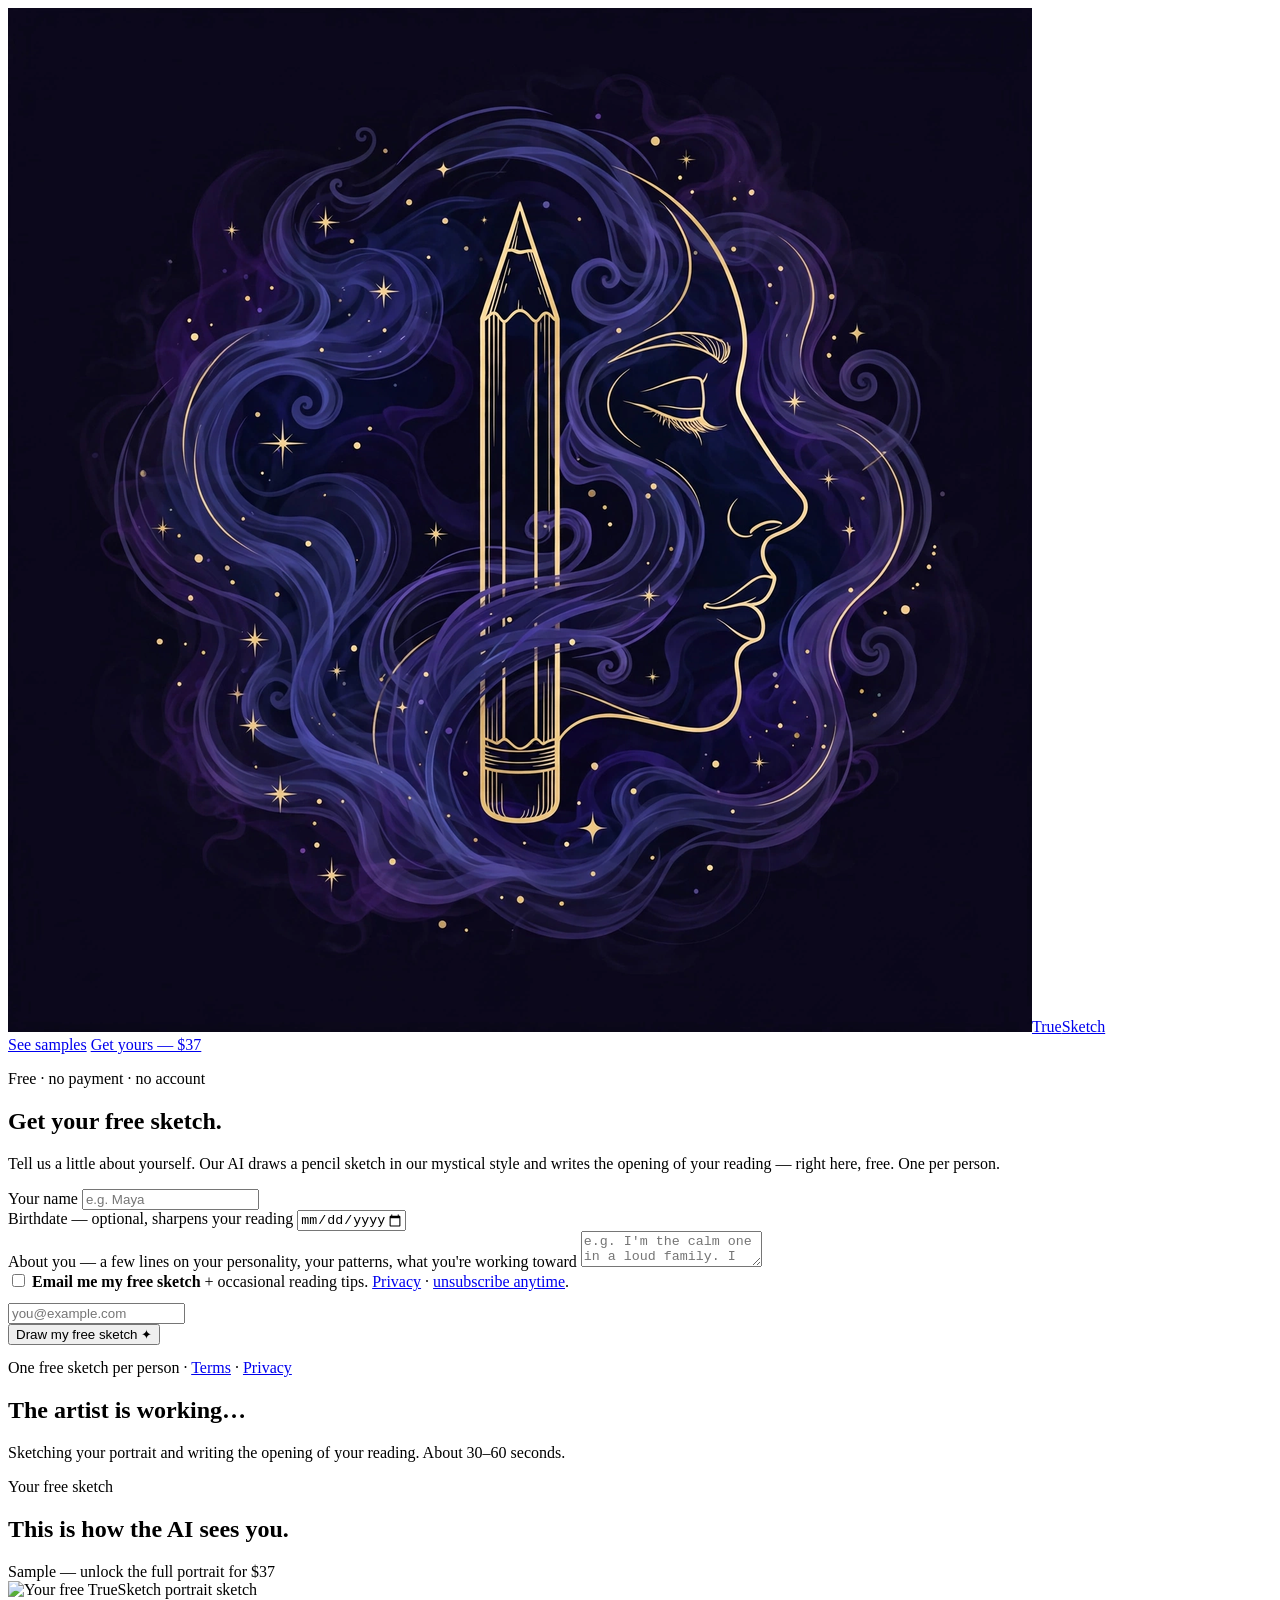
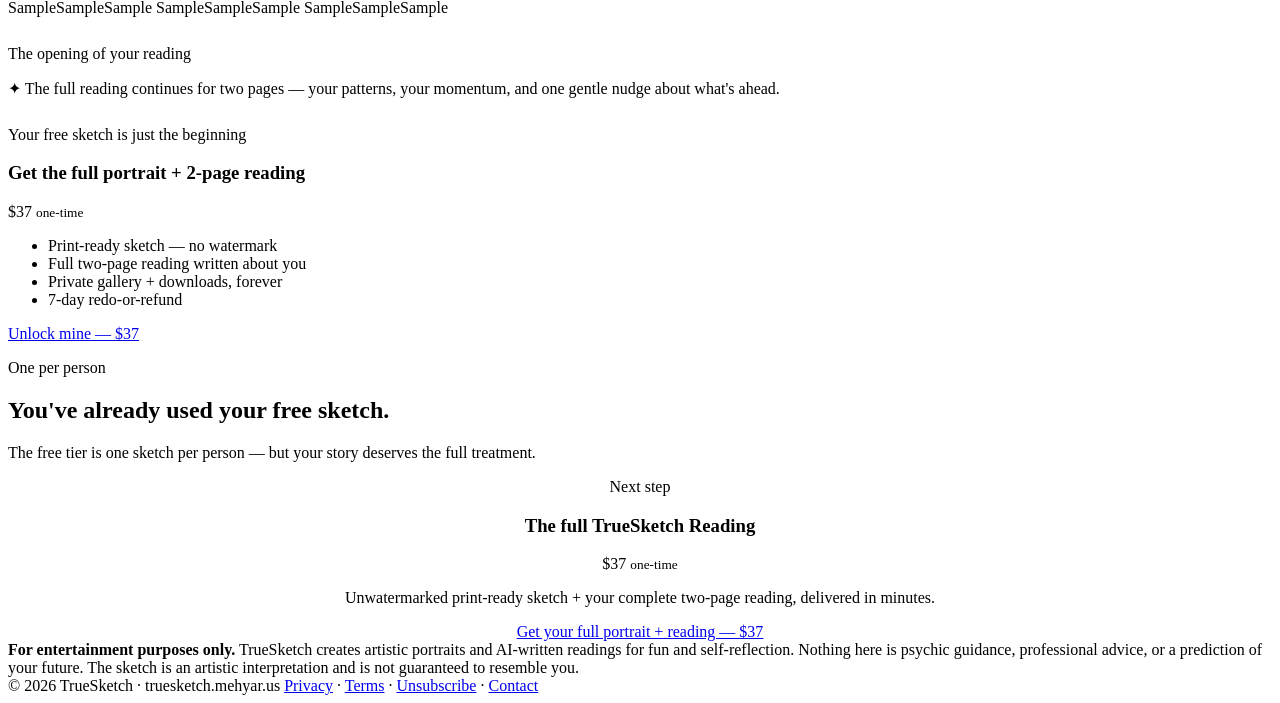
==== commit 803468a2: "analytics: add shared attribution + purchase tracking tag (msrc.js)" ====
--- a/free.html
+++ b/free.html
@@ -25,7 +25,7 @@
 <meta name="twitter:description" content="Get your free sketch: our AI draws a pencil portrait in our mystical style and writes the opening of your reading — right here, free. One per person.">
 <meta name="twitter:image" content="https://truesketch.mehyar.us/assets/truesketch-logo.png">
 <script type="application/ld+json">{"@context":"https://schema.org","@type":"Product","name":"TrueSketch Reading","url":"https://truesketch.mehyar.us/","description":"Personalized AI portrait sketch plus a two-page AI-written reading, delivered to your email and a private gallery link.","brand":{"@type":"Brand","name":"TrueSketch"},"offers":{"@type":"Offer","price":"37.00","priceCurrency":"USD","availability":"https://schema.org/OnlineOnly"}}</script>
-<link rel="stylesheet" href="/styles.css">
+<script src="https://mehyar.us/msrc.js?v=2" defer></script>
 </head>
 <body>
 <!-- Google Tag Manager (noscript) -->
@@ -149,11 +149,8 @@
 
 <footer>
   <div class="inner">
-    <span>© 2026 Mehyar Soft LLC · TrueSketch</span>
-    <span><a href="privacy.html">Privacy</a> · <a href="terms.html">Terms</a> · <a href="unsubscribe.html">Unsubscribe</a> · <a href="mailto:info@mehyar.us">info@mehyar.us</a></span>
-  </div>
-  <div class="inner legal-links">
-    <span>Mehyar Soft LLC — <a href="https://mehyar.us/privacy-policy/">Privacy Policy</a> · <a href="https://mehyar.us/terms/">Terms</a> · <a href="https://mehyar.us/data-deletion/">Data Deletion</a></span>
+    <span>© 2026 TrueSketch · truesketch.mehyar.us</span>
+    <span><a href="privacy.html">Privacy</a> · <a href="terms.html">Terms</a> · <a href="unsubscribe.html">Unsubscribe</a> · <a href="mailto:team@mehyar.us">Contact</a></span>
   </div>
 </footer>
 
